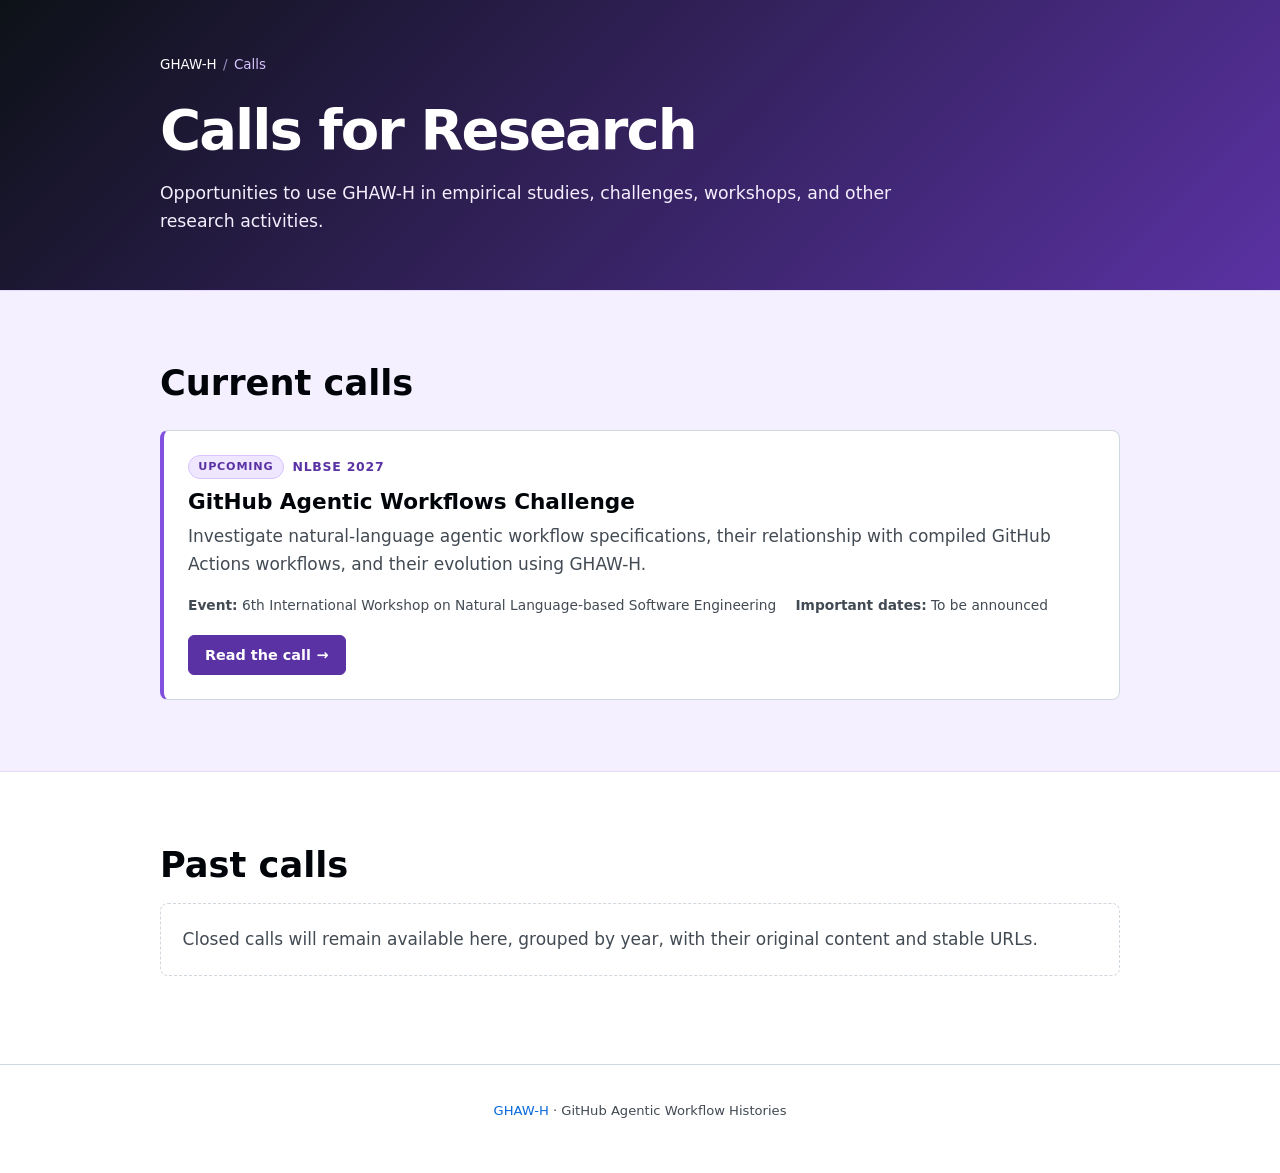
==== docs/calls/index.html @ f12d35be "Add research calls section" ====
<!doctype html>
<html lang="en">
  <head>
    <meta charset="utf-8">
    <meta name="viewport" content="width=device-width, initial-scale=1">
    <meta name="description" content="Current and past research calls using the GHAW-H dataset.">
    <meta property="og:title" content="Calls for Research · GHAW-H">
    <meta property="og:type" content="website">
    <meta property="og:url" content="https://pavt.github.io/GHAW-H/calls/">
    <title>Calls for Research · GHAW-H</title>
    <link rel="stylesheet" href="../styles.css?v=8">
  </head>
  <body>
    <main>
      <section class="subpage-header">
        <nav class="breadcrumb" aria-label="Breadcrumb">
          <a href="../">GHAW-H</a><span aria-hidden="true">/</span><span>Calls</span>
        </nav>
        <h1>Calls for Research</h1>
        <p>Opportunities to use GHAW-H in empirical studies, challenges, workshops, and other research activities.</p>
      </section>

      <section class="calls-index section-tint" aria-labelledby="current-calls">
        <h2 id="current-calls">Current calls</h2>
        <div class="calls-list">
          <article class="call-card">
            <div class="call-kicker"><span class="call-status call-status-upcoming">Upcoming</span> NLBSE 2027</div>
            <h3>GitHub Agentic Workflows Challenge</h3>
            <p>Investigate natural-language agentic workflow specifications, their relationship with compiled GitHub Actions workflows, and their evolution using GHAW-H.</p>
            <div class="call-card-meta">
              <span><strong>Event:</strong> 6th International Workshop on Natural Language-based Software Engineering</span>
              <span><strong>Important dates:</strong> To be announced</span>
            </div>
            <a class="button-primary" href="nlbse-2027-ghaw-challenge/">Read the call <span aria-hidden="true">→</span></a>
          </article>
        </div>
      </section>

      <section class="calls-index" aria-labelledby="past-calls">
        <h2 id="past-calls">Past calls</h2>
        <p class="archive-empty">Closed calls will remain available here, grouped by year, with their original content and stable URLs.</p>
      </section>
    </main>

    <footer>
      <p><a href="../">GHAW-H</a> · GitHub Agentic Workflow Histories</p>
    </footer>
  </body>
</html>
---- docs/styles.css ----
:root {
  --text: #010409;
  --muted: #424a53;
  --link: #0969da;
  --line: #d0d7de;
  --soft: #f6f8fa;
  --section-tint: #f5f0ff;
  --section-edge: #e6d9ff;
  --section-neutral: #f6f8fa;
}

* { box-sizing: border-box; }
html { scroll-behavior: smooth; }
body {
  margin: 0;
  overflow-x: clip;
  color: var(--text);
  background: #fff;
  font-family: system-ui, -apple-system, "Segoe UI", Roboto, Oxygen, Ubuntu, Cantarell, "Fira Sans", "Droid Sans", "Helvetica Neue", Helvetica, Arial, sans-serif;
  font-size: 17px;
  line-height: 1.65;
  -webkit-font-smoothing: antialiased;
}

main { width: min(960px, calc(100% - 40px)); margin: 0 auto; }
section { position: relative; isolation: isolate; margin: 0; padding: 4.5rem 0; }
.section-tint::before {
  content: "";
  position: absolute;
  z-index: -1;
  inset: 0 calc(50% - 50vw);
  background: var(--section-tint);
  border-block: 1px solid var(--section-edge);
}
.section-neutral::before {
  content: "";
  position: absolute;
  z-index: -1;
  inset: 0 calc(50% - 50vw);
  background: var(--section-neutral);
  border-block: 1px solid var(--line);
}
h1, h2, h3 { color: var(--text); line-height: 1.2; }
h1 { margin: 0; font-size: clamp(2.35rem, 6vw, 4rem); letter-spacing: -.035em; }
h2 { margin: 0 0 1rem; font-size: clamp(1.65rem, 4vw, 2.2rem); text-align: center; }
h3 { margin: 0 0 .45rem; font-size: 1.12rem; }
p { margin: 0 0 1rem; }
a { color: var(--link); text-decoration: none; }
a:hover { text-decoration: underline; }
img { display: block; max-width: 100%; height: auto; }

.paper-header { padding: 4.5rem 0 4rem; color: #fff; text-align: center; }
.paper-header::before {
  content: "";
  position: absolute;
  z-index: -1;
  inset: 0 calc(50% - 50vw);
  background: linear-gradient(135deg, #0d1117 0%, #5a32a3 100%);
}
.paper-header h1 { color: #fff; }
.authors { margin: 1.4rem 0 0; color: #f5f0ff; font-size: 1.08rem; }
.authors a { color: #fff; }
.project-links { display: flex; flex-wrap: wrap; justify-content: center; gap: .65rem; margin-top: 1.8rem; }
.project-links a {
  display: inline-flex;
  align-items: center;
  gap: .42rem;
  padding: .52rem .95rem;
  color: #24292f;
  background: #fff;
  border: 1px solid rgba(255, 255, 255, .55);
  border-radius: 999px;
  font-size: .94rem;
  font-weight: 600;
}
.project-links a:hover { background: #f6f8fa; text-decoration: none; }
.resource-icon {
  width: 1.05rem;
  height: 1.05rem;
  flex: 0 0 auto;
  fill: none;
  stroke: currentColor;
  stroke-width: 1.8;
  stroke-linecap: round;
  stroke-linejoin: round;
}
.resource-icon-fill { fill: currentColor; stroke: none; }
.brand-icon {
  --brand-mask: none;
  display: inline-block;
  width: 1.05rem;
  height: 1.05rem;
  flex: 0 0 auto;
  background-color: currentColor;
  -webkit-mask: var(--brand-mask) center / contain no-repeat;
  mask: var(--brand-mask) center / contain no-repeat;
}
.brand-huggingface { --brand-mask: url("assets/icons/huggingface.svg"); color: #FFD21E; }
.brand-github { --brand-mask: url("assets/icons/github.svg"); color: #24292f; }
.brand-jupyter { --brand-mask: url("assets/icons/jupyter.svg"); color: #F37626; }
.brand-googlecolab { --brand-mask: url("assets/icons/googlecolab.svg"); color: #F9AB00; }

.call-feature { padding: 2rem 0; }
.call-feature-card {
  display: grid;
  grid-template-columns: minmax(0, 1fr) auto;
  gap: 2rem;
  align-items: center;
  padding: 1.7rem 1.8rem;
  background: #fff;
  border: 1px solid #8250df;
  border-radius: 10px;
  box-shadow: 0 8px 24px rgba(90, 50, 163, .08);
}
.call-feature h2 { margin: .55rem 0 .45rem; font-size: clamp(1.4rem, 3vw, 1.8rem); text-align: left; }
.call-feature p { max-width: 650px; margin: 0; color: var(--muted); }
.call-kicker { display: flex; flex-wrap: wrap; align-items: center; gap: .55rem; color: #5a32a3; font-size: .78rem; font-weight: 700; letter-spacing: .06em; text-transform: uppercase; }
.call-status { display: inline-flex; align-items: center; width: fit-content; padding: .26rem .58rem; border-radius: 999px; font-size: .7rem; font-weight: 800; letter-spacing: .07em; line-height: 1.2; text-transform: uppercase; }
.call-status-upcoming { color: #5a32a3; background: #efe7ff; border: 1px solid #d8c4ff; }
.call-status-open { color: #116329; background: #dafbe1; border: 1px solid #aceebb; }
.call-status-closed { color: #57606a; background: #f6f8fa; border: 1px solid #d0d7de; }
.call-feature-action { display: flex; max-width: 245px; flex-direction: column; align-items: flex-start; gap: .75rem; }
.call-feature-action > span { color: var(--muted); font-size: .82rem; line-height: 1.45; }
.button-primary, .button-secondary {
  display: inline-flex;
  align-items: center;
  justify-content: center;
  gap: .35rem;
  padding: .62rem 1rem;
  border-radius: 6px;
  font-size: .9rem;
  font-weight: 700;
  line-height: 1.3;
}
.button-primary { color: #fff; background: #5a32a3; border: 1px solid #5a32a3; }
.button-primary:hover { color: #fff; background: #452477; text-decoration: none; }
.button-secondary { color: #5a32a3; background: #fff; border: 1px solid #8250df; }
.button-secondary:hover { background: #f5f0ff; text-decoration: none; }

.subpage-header { padding: 3.4rem 0; color: #fff; }
.subpage-header::before {
  content: "";
  position: absolute;
  z-index: -1;
  inset: 0 calc(50% - 50vw);
  background: linear-gradient(135deg, #0d1117 0%, #5a32a3 100%);
}
.subpage-header h1 { max-width: 820px; color: #fff; font-size: clamp(2.2rem, 5vw, 3.5rem); }
.subpage-header > p { max-width: 760px; margin: 1rem 0 0; color: #f5f0ff; font-size: 1.08rem; }
.breadcrumb { display: flex; flex-wrap: wrap; gap: .4rem; margin-bottom: 1.2rem; color: #d8c4ff; font-size: .84rem; }
.breadcrumb a { color: #fff; }
.breadcrumb span[aria-hidden="true"] { opacity: .7; }

.calls-index h2 { text-align: left; }
.calls-list { display: grid; gap: 1rem; margin-top: 1.6rem; }
.call-card { padding: 1.5rem; background: #fff; border: 1px solid var(--line); border-left: 4px solid #8250df; border-radius: 8px; }
.call-card h3 { margin: .65rem 0 .45rem; font-size: 1.35rem; }
.call-card p { color: var(--muted); }
.call-card-meta { display: flex; flex-wrap: wrap; gap: .45rem 1.2rem; margin: .85rem 0 1.1rem; color: var(--muted); font-size: .86rem; }
.archive-empty { padding: 1.35rem; color: var(--muted); background: #fff; border: 1px dashed var(--line); border-radius: 8px; }

.call-page-header { padding-bottom: 3.7rem; }
.call-page-header .call-status { margin-bottom: 1rem; }
.call-page-header h1 { max-width: 880px; font-size: clamp(2.15rem, 5vw, 3.45rem); }
.call-page-header .call-lead { max-width: 800px; font-size: 1.08rem; }
.call-summary {
  display: grid;
  grid-template-columns: repeat(4, minmax(0, 1fr));
  gap: 1px;
  overflow: hidden;
  margin-top: 1.8rem;
  color: var(--text);
  background: rgba(255, 255, 255, .24);
  border: 1px solid rgba(255, 255, 255, .35);
  border-radius: 8px;
}
.call-summary div { padding: .9rem 1rem; background: rgba(255, 255, 255, .94); }
.call-summary dt { color: var(--muted); font-size: .72rem; font-weight: 700; letter-spacing: .05em; text-transform: uppercase; }
.call-summary dd { margin: .22rem 0 0; font-size: .9rem; font-weight: 650; }
.call-notice { margin: 0 0 2rem; padding: 1rem 1.15rem; color: #3b2a59; background: #f5f0ff; border: 1px solid #d8c4ff; border-radius: 8px; }
.call-detail-layout { display: grid; grid-template-columns: 205px minmax(0, 1fr); gap: 3rem; align-items: start; }
.call-toc { position: sticky; top: 1.5rem; padding: 1rem; background: var(--soft); border: 1px solid var(--line); border-radius: 8px; }
.call-toc strong { display: block; margin-bottom: .6rem; font-size: .78rem; letter-spacing: .05em; text-transform: uppercase; }
.call-toc a { display: block; padding: .25rem 0; color: var(--muted); font-size: .82rem; line-height: 1.4; }
.call-toc a:hover { color: var(--link); }
.call-content { min-width: 0; }
.call-content h2 { margin: 3.3rem 0 1rem; padding-top: .3rem; text-align: left; }
.call-content h2:first-child { margin-top: 0; }
.call-content h3 { margin-top: 2rem; }
.call-content ul { padding-left: 1.25rem; }
.call-content li { margin-bottom: .62rem; }
.call-content .research-directions li { margin-bottom: .85rem; }
.call-links { display: flex; flex-wrap: wrap; gap: .65rem; margin: 1.25rem 0; }
.call-footer-note { margin-top: 3rem; padding-top: 1.4rem; color: var(--muted); border-top: 1px solid var(--line); font-size: .86rem; }

figure { margin: 2rem 0 0; }
figure img { margin: 0 auto; }
figcaption { max-width: 820px; margin: .7rem auto 0; color: var(--muted); font-size: .91rem; text-align: center; }
.featured-figure { width: 100%; }
.featured-figure img { width: 100%; }

.stats { display: grid; grid-template-columns: repeat(4, 1fr); margin: 2rem 0 1rem; border: 1px solid var(--line); border-radius: 6px; }
.stats div { padding: 1.2rem .6rem; text-align: center; border-right: 1px solid var(--line); }
.stats div:last-child { border-right: 0; }
.stats strong { display: block; color: var(--text); font-size: 1.65rem; line-height: 1.2; }
.stats span { color: var(--muted); font-size: .82rem; }

.schema img { width: 100%; }
.notebooks { display: grid; grid-template-columns: 1fr 1fr; gap: 1rem; margin-top: 1.8rem; }
.notebooks article { padding: 1.25rem; background: #fff; border: 1px solid var(--line); border-radius: 6px; }
.notebooks p { color: var(--muted); font-size: .94rem; }
.notebooks a { font-weight: 600; }
.colab-link { display: inline-flex; align-items: center; gap: .42rem; }

code { font-family: ui-monospace, SFMono-Regular, Menlo, Monaco, Consolas, "Liberation Mono", monospace; }
pre { overflow-x: auto; margin: 1.5rem 0 0; padding: 1.35rem; background: var(--soft); border-radius: 6px; font-size: .88rem; line-height: 1.6; }
.affiliations { text-align: center; }
.affiliations > p { margin-bottom: 1.8rem; color: var(--muted); font-size: .9rem; }
.affiliation-logos { display: flex; flex-wrap: wrap; align-items: center; justify-content: center; gap: 2.5rem 4rem; }
.affiliation-logos a { display: inline-flex; align-items: center; justify-content: center; min-height: 92px; }
.affiliation-logos img { width: auto; object-fit: contain; }
.logo-bern { max-height: 88px; }
.logo-ufro { max-width: 260px; max-height: 92px; }
.logo-ai4i { max-height: 82px; }
footer { padding: 2rem 20px 3rem; border-top: 1px solid var(--line); color: var(--muted); font-size: .82rem; text-align: center; }
footer p { margin: .2rem 0; }

@media (max-width: 700px) {
  main { width: min(100% - 28px, 960px); }
  section { padding: 3.5rem 0; }
  .paper-header { padding: 3rem 0; }
  .stats { grid-template-columns: 1fr 1fr; }
  .stats div:nth-child(2) { border-right: 0; }
  .stats div:nth-child(-n+2) { border-bottom: 1px solid var(--line); }
  .notebooks { grid-template-columns: 1fr; }
  .call-feature-card { grid-template-columns: 1fr; gap: 1.2rem; padding: 1.3rem; }
  .call-feature-action { max-width: none; }
  .call-detail-layout { grid-template-columns: 1fr; gap: 1.5rem; }
  .call-toc { position: static; }
  .call-summary { grid-template-columns: 1fr 1fr; }
  .affiliation-logos { gap: 2rem; }
  .affiliation-logos a { flex: 1 1 100%; }
}

@media (max-width: 430px) {
  .call-summary { grid-template-columns: 1fr; }
}
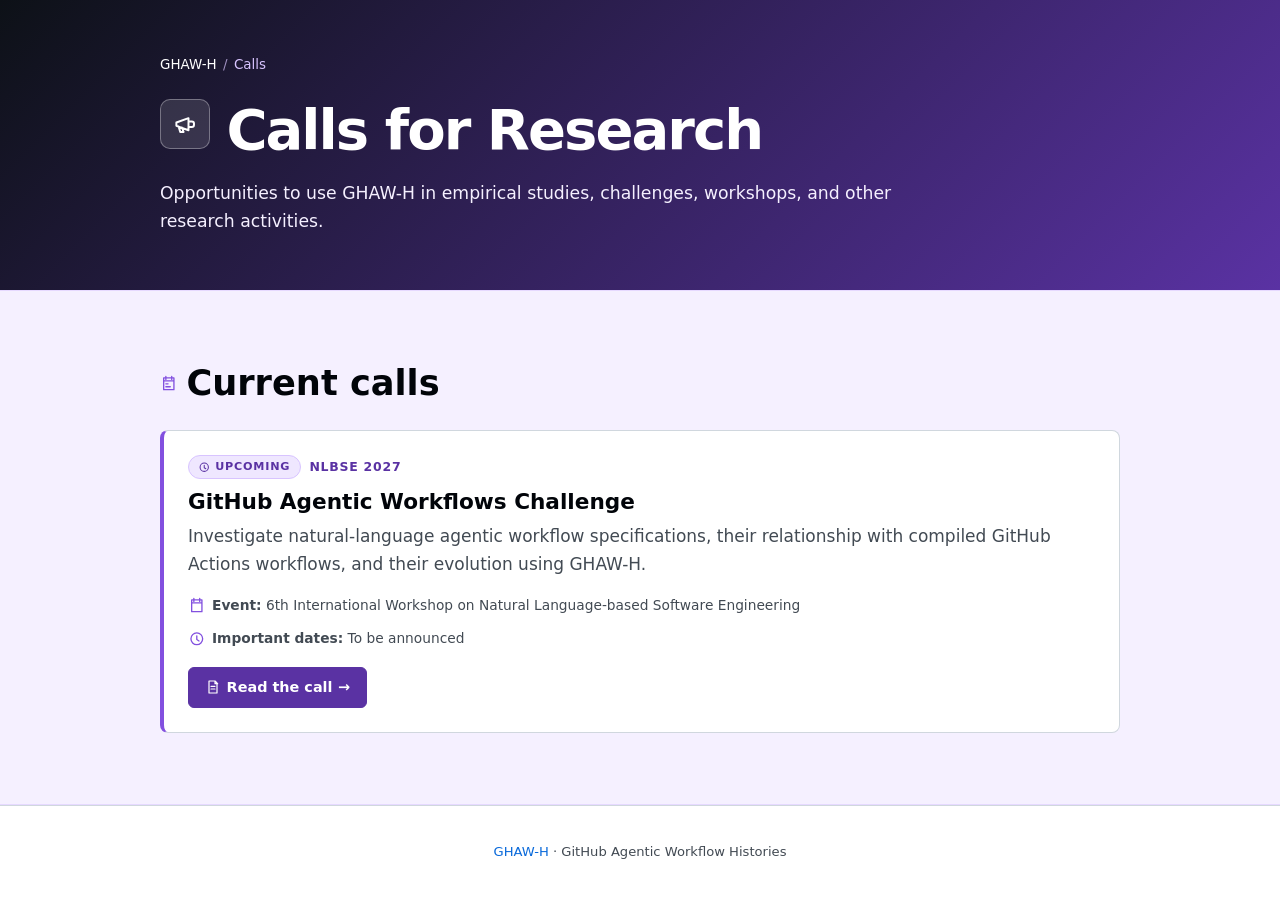
==== commit e99034af: "Refine calls iconography" ====
--- a/docs/calls/index.html
+++ b/docs/calls/index.html
@@ -3,12 +3,12 @@
   <head>
     <meta charset="utf-8">
     <meta name="viewport" content="width=device-width, initial-scale=1">
-    <meta name="description" content="Current and past research calls using the GHAW-H dataset.">
+    <meta name="description" content="Current research calls using the GHAW-H dataset.">
     <meta property="og:title" content="Calls for Research · GHAW-H">
     <meta property="og:type" content="website">
     <meta property="og:url" content="https://pavt.github.io/GHAW-H/calls/">
     <title>Calls for Research · GHAW-H</title>
-    <link rel="stylesheet" href="../styles.css?v=8">
+    <link rel="stylesheet" href="../styles.css?v=9">
   </head>
   <body>
     <main>
@@ -16,29 +16,32 @@
         <nav class="breadcrumb" aria-label="Breadcrumb">
           <a href="../">GHAW-H</a><span aria-hidden="true">/</span><span>Calls</span>
         </nav>
-        <h1>Calls for Research</h1>
+        <div class="subpage-title">
+          <span class="call-hero-mark" aria-hidden="true">
+            <svg class="semantic-icon" viewBox="0 0 24 24"><path d="M4 13.5v-3l11-4v11l-11-4zM15 9.5h3a2 2 0 0 1 2 2v1a2 2 0 0 1-2 2h-3M6 14l1.5 5h3L9 15"/></svg>
+          </span>
+          <h1>Calls for Research</h1>
+        </div>
         <p>Opportunities to use GHAW-H in empirical studies, challenges, workshops, and other research activities.</p>
       </section>
 
       <section class="calls-index section-tint" aria-labelledby="current-calls">
-        <h2 id="current-calls">Current calls</h2>
+        <h2 id="current-calls" class="heading-with-icon">
+          <svg class="semantic-icon" viewBox="0 0 24 24" aria-hidden="true"><path d="M5 4h14v16H5zM8 2v4M16 2v4M5 8h14M8 12h3M8 16h6"/></svg>
+          Current calls
+        </h2>
         <div class="calls-list">
           <article class="call-card">
-            <div class="call-kicker"><span class="call-status call-status-upcoming">Upcoming</span> NLBSE 2027</div>
+            <div class="call-kicker"><span class="call-status call-status-upcoming"><svg class="semantic-icon" viewBox="0 0 24 24" aria-hidden="true"><circle cx="12" cy="12" r="8"/><path d="M12 8v5l3 2"/></svg> Upcoming</span> NLBSE 2027</div>
             <h3>GitHub Agentic Workflows Challenge</h3>
             <p>Investigate natural-language agentic workflow specifications, their relationship with compiled GitHub Actions workflows, and their evolution using GHAW-H.</p>
             <div class="call-card-meta">
-              <span><strong>Event:</strong> 6th International Workshop on Natural Language-based Software Engineering</span>
-              <span><strong>Important dates:</strong> To be announced</span>
+              <span><svg class="semantic-icon" viewBox="0 0 24 24" aria-hidden="true"><path d="M5 4h14v16H5zM8 2v4M16 2v4M5 8h14"/></svg><span><strong>Event:</strong> 6th International Workshop on Natural Language-based Software Engineering</span></span>
+              <span><svg class="semantic-icon" viewBox="0 0 24 24" aria-hidden="true"><circle cx="12" cy="12" r="8"/><path d="M12 8v5l3 2"/></svg><span><strong>Important dates:</strong> To be announced</span></span>
             </div>
-            <a class="button-primary" href="nlbse-2027-ghaw-challenge/">Read the call <span aria-hidden="true">→</span></a>
+            <a class="button-primary" href="nlbse-2027-ghaw-challenge/"><svg class="semantic-icon" viewBox="0 0 24 24" aria-hidden="true"><path d="M6 3h9l3 3v15H6zM15 3v4h4M9 11h6M9 15h6"/></svg> Read the call <span aria-hidden="true">→</span></a>
           </article>
         </div>
-      </section>
-
-      <section class="calls-index" aria-labelledby="past-calls">
-        <h2 id="past-calls">Past calls</h2>
-        <p class="archive-empty">Closed calls will remain available here, grouped by year, with their original content and stable URLs.</p>
       </section>
     </main>
 
--- a/docs/styles.css
+++ b/docs/styles.css
@@ -99,6 +99,18 @@
 .brand-github { --brand-mask: url("assets/icons/github.svg"); color: #24292f; }
 .brand-jupyter { --brand-mask: url("assets/icons/jupyter.svg"); color: #F37626; }
 .brand-googlecolab { --brand-mask: url("assets/icons/googlecolab.svg"); color: #F9AB00; }
+.semantic-icon {
+  width: 1.1rem;
+  height: 1.1rem;
+  flex: 0 0 auto;
+  fill: none;
+  stroke: currentColor;
+  stroke-width: 1.8;
+  stroke-linecap: round;
+  stroke-linejoin: round;
+}
+.heading-with-icon { display: flex; align-items: center; gap: .55rem; }
+.heading-with-icon .semantic-icon { color: #8250df; }
 
 .call-feature { padding: 2rem 0; }
 .call-feature-card {
@@ -115,7 +127,8 @@
 .call-feature h2 { margin: .55rem 0 .45rem; font-size: clamp(1.4rem, 3vw, 1.8rem); text-align: left; }
 .call-feature p { max-width: 650px; margin: 0; color: var(--muted); }
 .call-kicker { display: flex; flex-wrap: wrap; align-items: center; gap: .55rem; color: #5a32a3; font-size: .78rem; font-weight: 700; letter-spacing: .06em; text-transform: uppercase; }
-.call-status { display: inline-flex; align-items: center; width: fit-content; padding: .26rem .58rem; border-radius: 999px; font-size: .7rem; font-weight: 800; letter-spacing: .07em; line-height: 1.2; text-transform: uppercase; }
+.call-status { display: inline-flex; align-items: center; gap: .28rem; width: fit-content; padding: .26rem .58rem; border-radius: 999px; font-size: .7rem; font-weight: 800; letter-spacing: .07em; line-height: 1.2; text-transform: uppercase; }
+.call-status .semantic-icon { width: .78rem; height: .78rem; stroke-width: 2; }
 .call-status-upcoming { color: #5a32a3; background: #efe7ff; border: 1px solid #d8c4ff; }
 .call-status-open { color: #116329; background: #dafbe1; border: 1px solid #aceebb; }
 .call-status-closed { color: #57606a; background: #f6f8fa; border: 1px solid #d0d7de; }
@@ -136,6 +149,7 @@
 .button-primary:hover { color: #fff; background: #452477; text-decoration: none; }
 .button-secondary { color: #5a32a3; background: #fff; border: 1px solid #8250df; }
 .button-secondary:hover { background: #f5f0ff; text-decoration: none; }
+.button-primary .semantic-icon, .button-secondary .semantic-icon { width: 1rem; height: 1rem; }
 
 .subpage-header { padding: 3.4rem 0; color: #fff; }
 .subpage-header::before {
@@ -147,6 +161,21 @@
 }
 .subpage-header h1 { max-width: 820px; color: #fff; font-size: clamp(2.2rem, 5vw, 3.5rem); }
 .subpage-header > p { max-width: 760px; margin: 1rem 0 0; color: #f5f0ff; font-size: 1.08rem; }
+.subpage-title { display: flex; align-items: flex-start; gap: 1rem; }
+.call-hero-mark {
+  display: inline-flex;
+  align-items: center;
+  justify-content: center;
+  width: 3.15rem;
+  height: 3.15rem;
+  flex: 0 0 auto;
+  margin-top: .2rem;
+  color: #fff;
+  background: rgba(255, 255, 255, .12);
+  border: 1px solid rgba(255, 255, 255, .32);
+  border-radius: 10px;
+}
+.call-hero-mark .semantic-icon { width: 1.65rem; height: 1.65rem; }
 .breadcrumb { display: flex; flex-wrap: wrap; gap: .4rem; margin-bottom: 1.2rem; color: #d8c4ff; font-size: .84rem; }
 .breadcrumb a { color: #fff; }
 .breadcrumb span[aria-hidden="true"] { opacity: .7; }
@@ -156,8 +185,9 @@
 .call-card { padding: 1.5rem; background: #fff; border: 1px solid var(--line); border-left: 4px solid #8250df; border-radius: 8px; }
 .call-card h3 { margin: .65rem 0 .45rem; font-size: 1.35rem; }
 .call-card p { color: var(--muted); }
-.call-card-meta { display: flex; flex-wrap: wrap; gap: .45rem 1.2rem; margin: .85rem 0 1.1rem; color: var(--muted); font-size: .86rem; }
-.archive-empty { padding: 1.35rem; color: var(--muted); background: #fff; border: 1px dashed var(--line); border-radius: 8px; }
+.call-card-meta { display: flex; flex-wrap: wrap; gap: .6rem 1.2rem; margin: .85rem 0 1.1rem; color: var(--muted); font-size: .86rem; }
+.call-card-meta > span { display: inline-flex; align-items: flex-start; gap: .4rem; }
+.call-card-meta .semantic-icon { margin-top: .18rem; color: #8250df; }
 
 .call-page-header { padding-bottom: 3.7rem; }
 .call-page-header .call-status { margin-bottom: 1rem; }
@@ -175,16 +205,19 @@
   border-radius: 8px;
 }
 .call-summary div { padding: .9rem 1rem; background: rgba(255, 255, 255, .94); }
-.call-summary dt { color: var(--muted); font-size: .72rem; font-weight: 700; letter-spacing: .05em; text-transform: uppercase; }
+.call-summary dt { display: flex; align-items: center; gap: .35rem; color: var(--muted); font-size: .72rem; font-weight: 700; letter-spacing: .05em; text-transform: uppercase; }
+.call-summary dt .semantic-icon { width: .9rem; height: .9rem; color: #6f42c1; }
 .call-summary dd { margin: .22rem 0 0; font-size: .9rem; font-weight: 650; }
-.call-notice { margin: 0 0 2rem; padding: 1rem 1.15rem; color: #3b2a59; background: #f5f0ff; border: 1px solid #d8c4ff; border-radius: 8px; }
+.call-notice { display: flex; align-items: flex-start; gap: .65rem; margin: 0 0 2rem; padding: 1rem 1.15rem; color: #3b2a59; background: #f5f0ff; border: 1px solid #d8c4ff; border-radius: 8px; }
+.call-notice > .semantic-icon { margin-top: .2rem; color: #6f42c1; }
 .call-detail-layout { display: grid; grid-template-columns: 205px minmax(0, 1fr); gap: 3rem; align-items: start; }
 .call-toc { position: sticky; top: 1.5rem; padding: 1rem; background: var(--soft); border: 1px solid var(--line); border-radius: 8px; }
 .call-toc strong { display: block; margin-bottom: .6rem; font-size: .78rem; letter-spacing: .05em; text-transform: uppercase; }
 .call-toc a { display: block; padding: .25rem 0; color: var(--muted); font-size: .82rem; line-height: 1.4; }
 .call-toc a:hover { color: var(--link); }
 .call-content { min-width: 0; }
-.call-content h2 { margin: 3.3rem 0 1rem; padding-top: .3rem; text-align: left; }
+.call-content h2 { display: flex; align-items: center; gap: .6rem; margin: 3.3rem 0 1rem; padding-top: .3rem; text-align: left; }
+.call-content h2 .semantic-icon { width: 1.3rem; height: 1.3rem; color: #8250df; }
 .call-content h2:first-child { margin-top: 0; }
 .call-content h3 { margin-top: 2rem; }
 .call-content ul { padding-left: 1.25rem; }
@@ -238,6 +271,9 @@
   .call-detail-layout { grid-template-columns: 1fr; gap: 1.5rem; }
   .call-toc { position: static; }
   .call-summary { grid-template-columns: 1fr 1fr; }
+  .subpage-title { gap: .75rem; }
+  .call-hero-mark { width: 2.6rem; height: 2.6rem; }
+  .call-hero-mark .semantic-icon { width: 1.35rem; height: 1.35rem; }
   .affiliation-logos { gap: 2rem; }
   .affiliation-logos a { flex: 1 1 100%; }
 }
